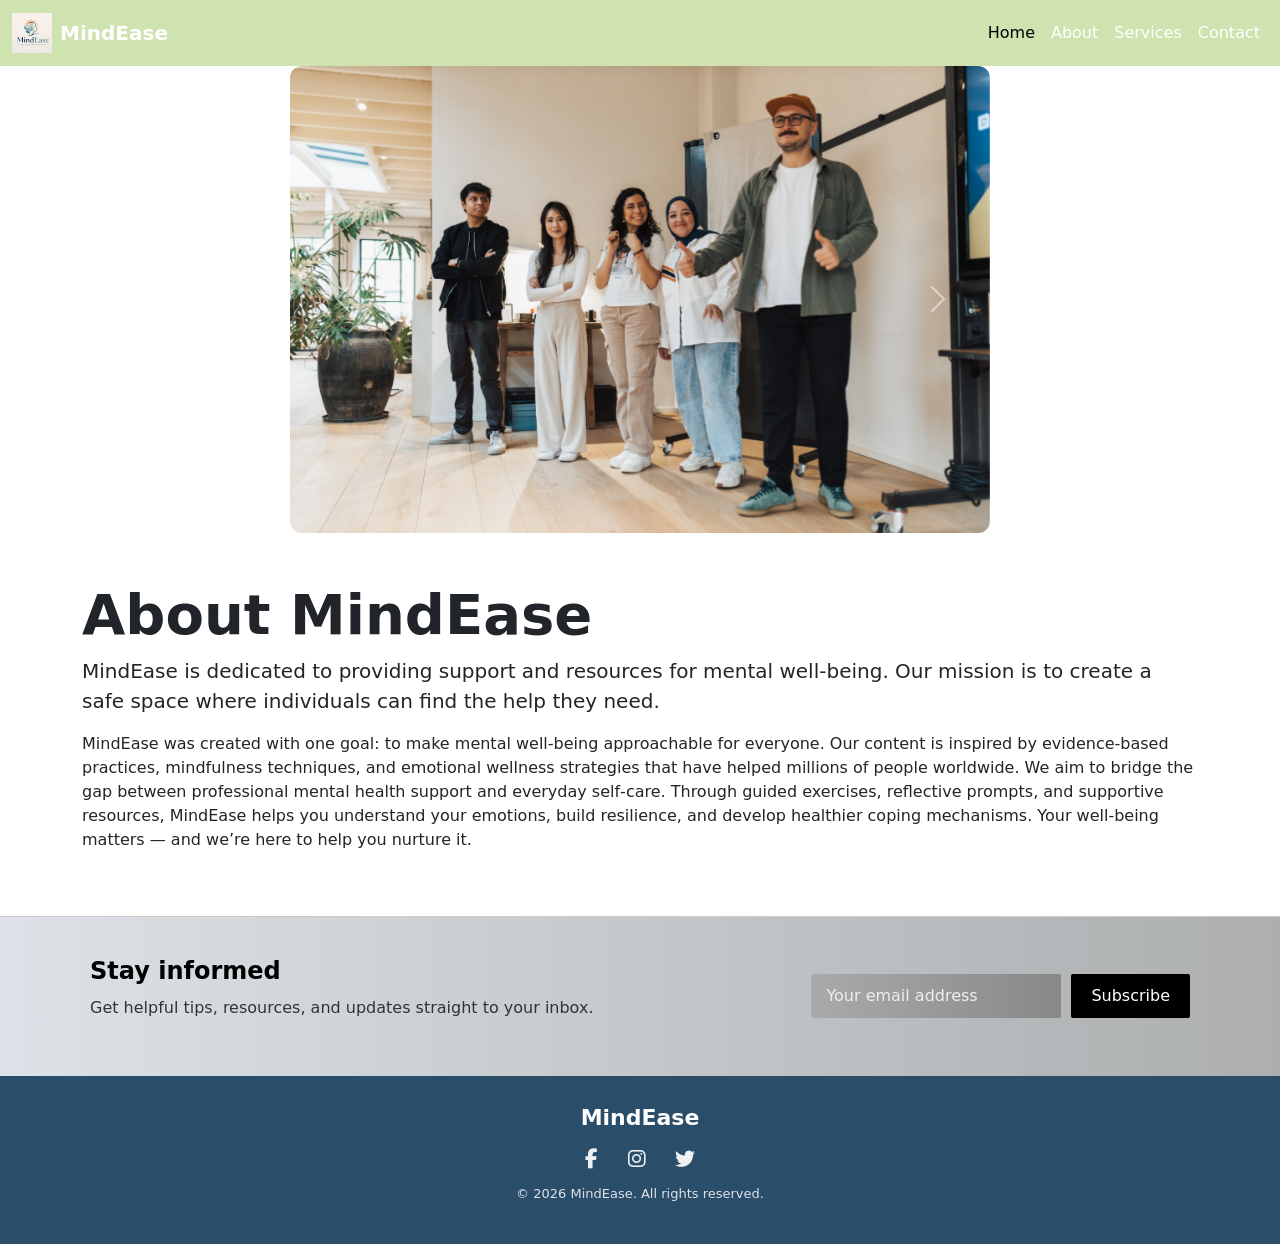
==== About.html @ e43b186d "Add about section with carousel" ====
<!DOCTYPE html>
<html lang="en">

<head>
    <meta charset="UTF-8">
    <meta name="viewport" content="width=device-width, initial-scale=1.0">

    <!-- Bootstrap -->
    <link href="https://cdn.jsdelivr.net/npm/bootstrap@5.3.8/dist/css/bootstrap.min.css" rel="stylesheet">

    <!-- Font Awesome -->
    <link rel="stylesheet" href="https://cdnjs.cloudflare.com/ajax/libs/font-awesome/6.5.0/css/all.min.css">

    <!-- Your CSS -->
    <link rel="stylesheet" href="assets/css/style.css">

    <title>Mind Ease</title>
</head>

<body>

    <!-- NAVBAR -->
    <nav class="navbar navbar-expand-lg custom-navbar">
        <div class="container-fluid">

            <a class="navbar-brand d-flex align-items-center" href="#">
                <img src="assets/images/logomind.png" alt="MindEase Logo" width="40" height="40" class="me-2">
                <strong>MindEase</strong>
            </a>

            <button class="navbar-toggler" type="button" data-bs-toggle="collapse" data-bs-target="#navbarNavAltMarkup">
                <span class="navbar-toggler-icon"></span>
            </button>

            <div class="collapse navbar-collapse" id="navbarNavAltMarkup">
                <div class="navbar-nav ms-auto">
                    <a class="nav-link active" href="index.html">Home</a>
                    <a class="nav-link" href="About.html">About</a>
                    <a class="nav-link" href="Services.html">Services</a>
                    <a class="nav-link" href="Contact.html">Contact</a>
                </div>
            </div>

        </div>
    </nav>

    <!-- CAROUSEL -->

    <div id="aboutCarousel" class="carousel slide" data-bs-ride="carousel">
        <div class="carousel-inner">

            <div class="carousel-item active">
                <img src="assets/images/car1.jpg" class="d-block w-100" alt="MindEase Image 1">
            </div>

            <div class="carousel-item">
                <img src="assets/images/car2.jpg" class="d-block w-100" alt="MindEase Image 2">
            </div>

            <div class="carousel-item">
                <img src="assets/images/car3.jpg" class="d-block w-100" alt="MindEase Image 3">
            </div>

        </div>
        <!-- ABOUT SECTION -->

        <button class="carousel-control-prev" type="button" data-bs-target="#aboutCarousel" data-bs-slide="prev">
            <span class="carousel-control-prev-icon"></span>
        </button>

        <button class="carousel-control-next" type="button" data-bs-target="#aboutCarousel" data-bs-slide="next">
            <span class="carousel-control-next-icon"></span>
        </button>
    </div>
    <section class="about-section py-5">
        <div class="container">
            <h1 class="display-4 fw-bold">About MindEase</h1>
            <p class="lead">MindEase is dedicated to providing support and resources for mental well-being. Our mission
                is to create a safe space where individuals can find the help they need.</p>
            <p>MindEase was created with one goal: to make mental well‑being approachable for everyone.
                Our content is inspired by evidence‑based practices, mindfulness techniques, and emotional wellness
                strategies that have helped millions of people worldwide.

                We aim to bridge the gap between professional mental health support and everyday self‑care. Through
                guided exercises, reflective prompts, and supportive resources, MindEase helps you understand your
                emotions, build resilience, and develop healthier coping mechanisms.

                Your well‑being matters — and we’re here to help you nurture it.</p>
        </div>



    </section>


    <!-- SUBSCRIBE SECTION -->
    <section class="subscribe-section">
        <div class="subscribe-container">
            <div class="subscribe-text">
                <h2><strong>Stay informed</strong></h2>
                <p>Get helpful tips, resources, and updates straight to your inbox.</p>
            </div>

            <form class="subscribe-form">
                <input type="email" placeholder="Your email address" required>
                <button type="submit">Subscribe</button>
            </form>
        </div>
    </section>


    <!-- FOOTER -->
    <footer class="footer">
        <p class="footer-title">MindEase</p>

        <div class="footer-social">
            <a href="https://www.facebook.com" class="social-link"><i class="fa-brands fa-facebook-f"></i></a>
            <a href="https://www.instagram.com" class="social-link"><i class="fa-brands fa-instagram"></i></a>
            <a href="https://www.twitter.com" class="social-link"><i class="fa-brands fa-twitter"></i></a>
        </div>

        <p class="footer-copy">© 2026 MindEase. All rights reserved.</p>
    </footer>


    <!-- Bootstrap JS -->
    <script src="https://cdn.jsdelivr.net/npm/bootstrap@5.3.8/dist/js/bootstrap.bundle.min.js"></script>

</body>

</html>
---- assets/css/style.css ----
.custom-navbar {
 background-color:rgb(207, 227, 177);
  backdrop-filter: blur(10px); /* your custom background */
}

.custom-navbar .nav-link {
  color: white; /* text color */
}

.custom-navbar .nav-link:hover {
  color: #f16507; /* hover color */
}

.custom-navbar .navbar-brand {
  color: white;
}
.hero-section h1,
.hero-section p {
  text-align: left;
}
.hero-section .col-md-6 {
  text-align: left;
}
.hero-section {
  background-image: url("../images/herob.jpg"); /* your soothing image */
  background-size: cover;
 background-position: top center; /* crops bottom */
  background-repeat: no-repeat;
  

  padding: 50px 0; /* spacing so content breathes */
  position: relative;
}
.services-section {
  padding: 0px 20px;
  text-align: center;
  background-color: #f7f9fc;
  ;
}
.services-container1{
padding-top:20;
padding-bottom:20;
  text-align: center;
  background-color: #f7f9fc;
  font-size: 50px;
}

.services-section h2 {
  font-size: 32px;
  margin-bottom: 10px;
  color: #2a4d69;
}

.services-subtitle {
  font-size: 18px;
  color: #4f6d7a;
  margin-bottom: 40px;
}

/* FLEXBOX CONTAINER */
.services-container {
  display: flex;
  justify-content: center;
  gap: 25px;
  flex-wrap: wrap; /* allows wrapping on small screens */
   display: flex;
  justify-content: space-around; /* equal spacing around each box */
  flex-wrap: wrap;
}

/* FLEXBOX ITEMS -Service Section*/
.service-box {
  width: 300px;
  background: white;
  padding: 20px;
  border-radius: 12px;
  box-shadow: 0px 4px 12px rgba(0,0,0,0.1);
  transition: 0.3s ease;
  display: flex;
  flex-direction: column; /* stack image + text */
  align-items: center;
  justify-content:space-evenly;
  margin-right:20px;
  margin-bottom:20px;
}

.service-box:hover {
  transform: translateY(-6px);
  box-shadow: 0px 6px 18px rgba(0,0,0,0.15);
}

.service-box img {
  width: 100%;
  height: 180px;
  object-fit: cover;
  border-radius: 10px;
  margin-bottom: 15px;
}

.service-box h3 {
  margin-bottom: 10px;
  color: #2a4d69;
}

.service-box p {
  color: #4f6d7a;
  font-size: 15px;
}
/*Subscribe */
.subscribe-section {
  background-color: #fff;
  padding: 40px 20px;
  border-top: 1px solid #ccc;
  
  background: linear-gradient(to right, #dce2e7, #acaeaf);
  

}

.subscribe-container {
  display: flex;
  justify-content: space-between;
  align-items: center;
  flex-wrap: wrap;
  max-width: 1100px;
  margin: 0 auto;
}

.subscribe-text {
  flex: 1;
  min-width: 250px;
}

.subscribe-text h2 {
  font-size: 24px;
  font-weight: 700;
  margin-bottom: 10px;
  color: #000;
}

.subscribe-text p {
  font-size: 16px;
  color: #333;
}

.subscribe-form {
  display: flex;
  gap: 10px;
  flex: 1;
  justify-content: flex-end;
  min-width: 250px;
}

.subscribe-form input {
  padding: 10px 15px;
  width: 250px;
  border: none;
  border-radius: 2px;
  background: linear-gradient(to right, #aaa, #888);
  color: #fff;
}

.subscribe-form input::placeholder {
  color: #eee;
}

.subscribe-form button {
  padding: 10px 20px;
  background-color: #000;
  color: #fff;
  border: none;
  border-radius: 2px;
  cursor: pointer;
  transition: 0.3s ease;
}

.subscribe-form button:hover {
  background-color: #333;
}
/* ------------------------------
   FOOTER STYLING*/
   .footer {
  background-color: #2a4d69;
  color: #fff;
  text-align: center;
  padding: 25px 20px;
}

.footer-title {
  font-size: 22px;
  font-weight: 700;
  margin-bottom: 10px;
}

.footer-social {
  margin-bottom: 10px;
}

.social-link {
  color: #eff0f1;
  margin: 0 12px;
  font-size: 20px;
  text-decoration: none;
  transition: 0.3s ease;
}

.social-link:hover {
  color: #fff;
}

.footer-copy {
  font-size: 13px;
  color: #dbe2ea;
}
/*Carousel*/
.carousel {
  position: relative;
  width: 100%;
  max-width: 700px;
  margin: 0 auto;
  overflow: hidden;
  border-radius: 12px;
}

.carousel-images {
  display: flex;
  transition: transform 0.5s ease-in-out;
}

.carousel-images img {
  width: 100%;
  flex-shrink: 0;
  border-radius: 12px;
}

.carousel-btn {
  position: absolute;
  top: 50%;
  transform: translateY(-50%);
  background: #2a4d69;
  color: #fff;
  border: none;
  padding: 10px 15px;
  cursor: pointer;
  border-radius: 50%;
}

.prev {
  left: 10px;
}

.next {
  right: 10px;
}



/* ------------------------------
   RESPONSIVE BREAKPOINTS
--------------------------------*/

/* TABLET VIEW (2 columns) */
@media (max-width: 900px) {
  .service-box {
    width: 45%; /* two boxes per row */
  }
}

/* MOBILE VIEW (1 column) */
@media (max-width: 600px) {
  .service-box {
    width: 100%; /* full width */
  }

  .service-box img {
    height: 160px; /* slightly smaller image */
  }
}
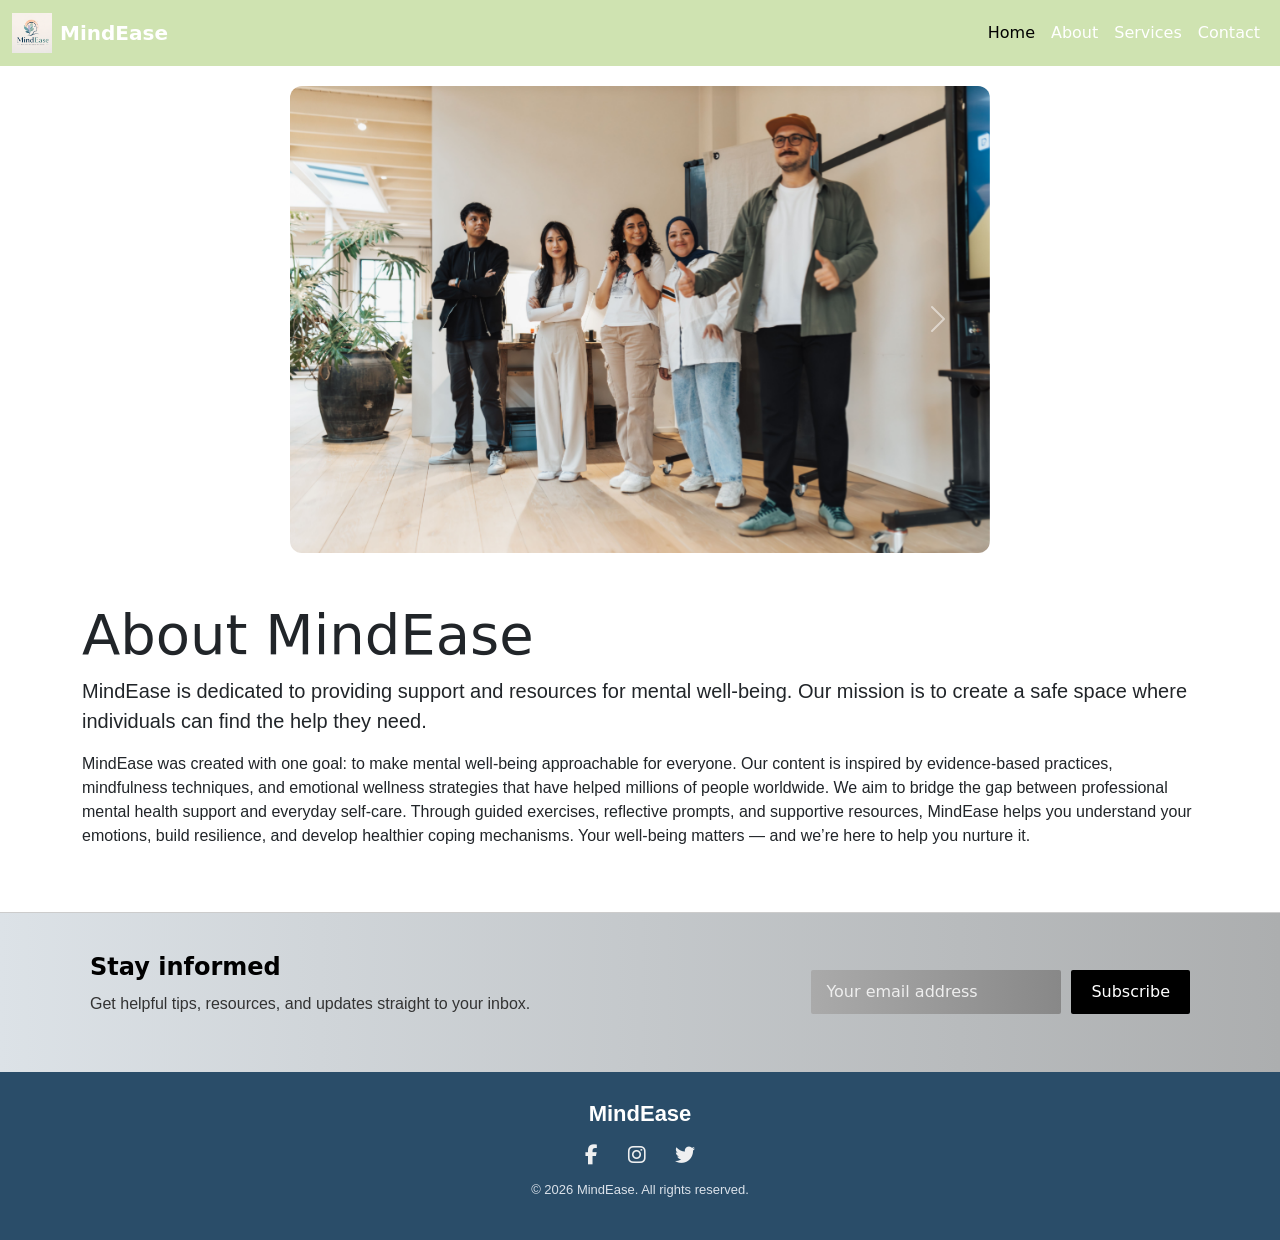
==== commit d0414089: "change font style and rectify carousel settings" ====
--- a/About.html
+++ b/About.html
@@ -74,7 +74,7 @@
     </div>
     <section class="about-section py-5">
         <div class="container">
-            <h1 class="display-4 fw-bold">About MindEase</h1>
+            <h1 class="display-4 ">About MindEase</h1>
             <p class="lead">MindEase is dedicated to providing support and resources for mental well-being. Our mission
                 is to create a safe space where individuals can find the help they need.</p>
             <p>MindEase was created with one goal: to make mental well‑being approachable for everyone.
--- a/assets/css/style.css
+++ b/assets/css/style.css
@@ -221,7 +221,12 @@
   margin: 0 auto;
   overflow: hidden;
   border-radius: 12px;
-}
+  margin-top: 20px;
+}
+p {
+  font-family: 'Poppins', sans-serif;
+}
+
 
 .carousel-images {
   display: flex;
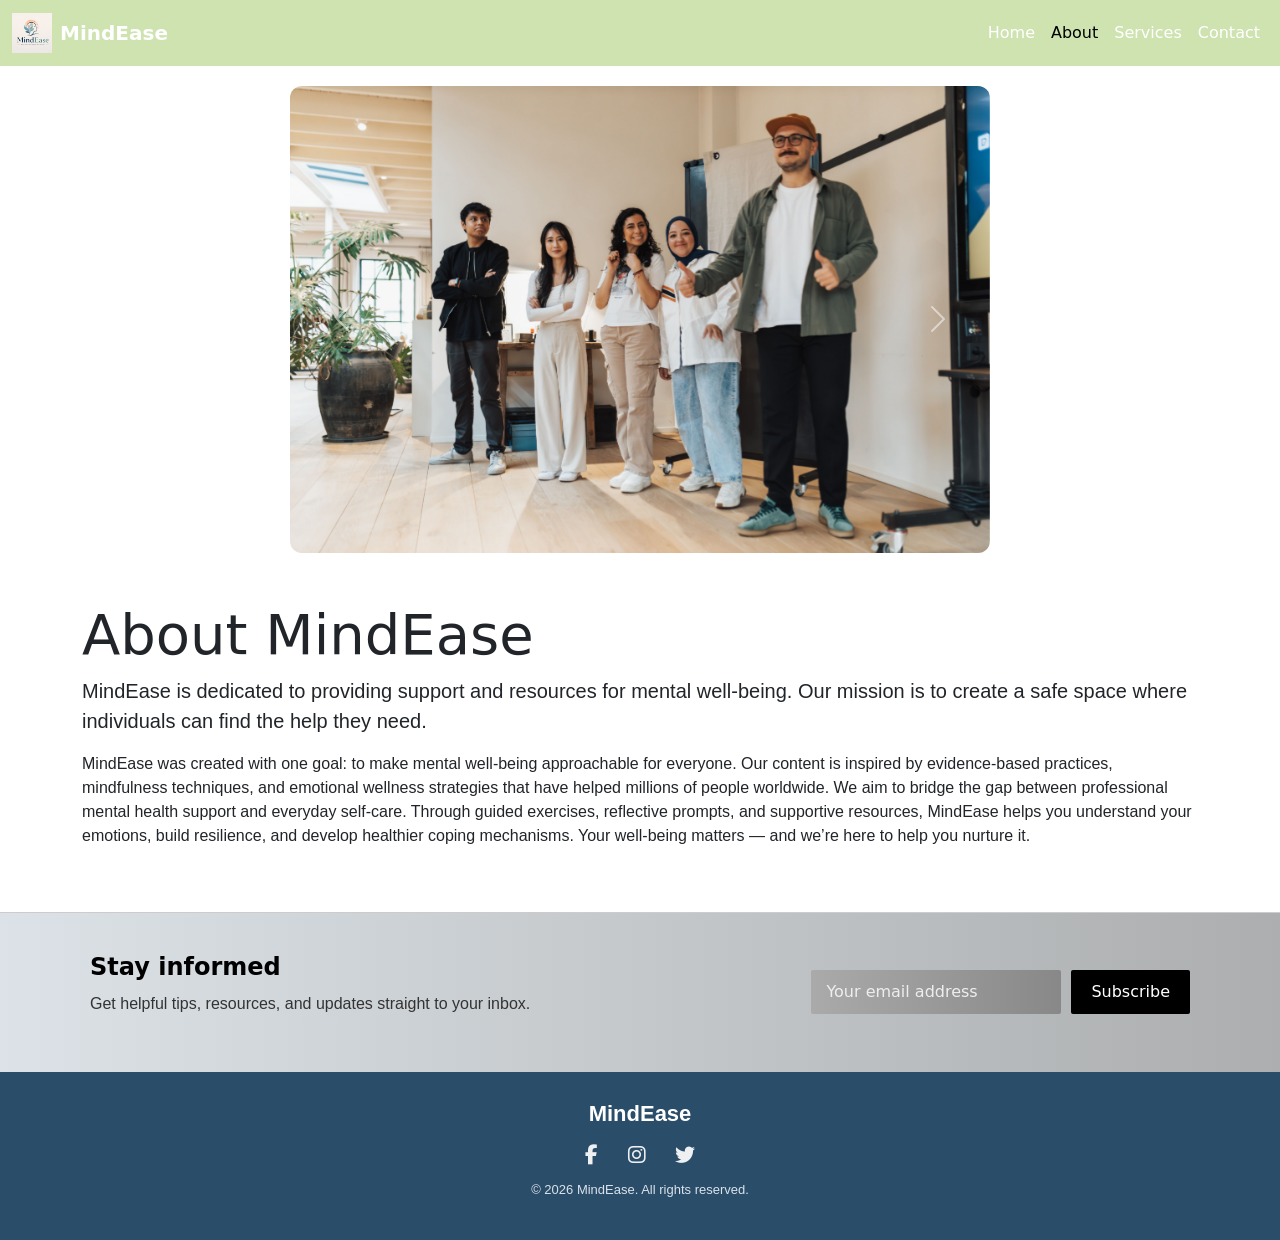
==== commit 3ca2b450: "Update navigation links and subscribe form actions for consistency across pages" ====
--- a/About.html
+++ b/About.html
@@ -23,7 +23,7 @@
     <nav class="navbar navbar-expand-lg custom-navbar">
         <div class="container-fluid">
 
-            <a class="navbar-brand d-flex align-items-center" href="#">
+            <a class="navbar-brand d-flex align-items-center" href="index.html">
                 <img src="assets/images/logomind.png" alt="MindEase Logo" width="40" height="40" class="me-2">
                 <strong>MindEase</strong>
             </a>
@@ -34,10 +34,10 @@
 
             <div class="collapse navbar-collapse" id="navbarNavAltMarkup">
                 <div class="navbar-nav ms-auto">
-                    <a class="nav-link active" href="index.html">Home</a>
-                    <a class="nav-link" href="About.html">About</a>
-                    <a class="nav-link" href="Services.html">Services</a>
-                    <a class="nav-link" href="Contact.html">Contact</a>
+                    <a class="nav-link" href="index.html">Home</a>
+                    <a class="nav-link active" href="About.html">About</a>
+                    <a class="nav-link" href="service.html">Services</a>
+                    <a class="nav-link" href="contact.html">Contact</a>
                 </div>
             </div>
 
@@ -101,7 +101,7 @@
                 <p>Get helpful tips, resources, and updates straight to your inbox.</p>
             </div>
 
-            <form class="subscribe-form">
+            <form class="subscribe-form" action="subscribe.html" method="GET">
                 <input type="email" placeholder="Your email address" required>
                 <button type="submit">Subscribe</button>
             </form>
--- a/assets/css/style.css
+++ b/assets/css/style.css
@@ -14,6 +14,25 @@
 
 .custom-navbar .navbar-brand {
   color: white;
+}
+
+.custom-navbar .navbar-toggler {
+  border-color: rgba(255, 255, 255, 0.75);
+}
+
+.custom-navbar .navbar-toggler:focus {
+  box-shadow: 0 0 0 0.15rem rgba(255, 255, 255, 0.3);
+}
+
+.custom-navbar .navbar-toggler-icon {
+  filter: brightness(0) invert(1);
+}
+
+.service-card img {
+  width: 100%;
+  height: 250px;
+  object-fit: cover;
+  border-radius: 8px 8px 0 0;
 }
 .hero-section h1,
 .hero-section p {
@@ -125,6 +144,7 @@
   flex-wrap: wrap;
   max-width: 1100px;
   margin: 0 auto;
+  gap: 20px;
 }
 
 .subscribe-text {
@@ -150,11 +170,13 @@
   flex: 1;
   justify-content: flex-end;
   min-width: 250px;
+  flex-wrap: wrap;
 }
 
 .subscribe-form input {
   padding: 10px 15px;
   width: 250px;
+  max-width: 100%;
   border: none;
   border-radius: 2px;
   background: linear-gradient(to right, #aaa, #888);
@@ -173,6 +195,11 @@
   border-radius: 2px;
   cursor: pointer;
   transition: 0.3s ease;
+}
+
+.subscribe-form a {
+  color: inherit;
+  text-decoration: none;
 }
 
 .subscribe-form button:hover {
@@ -281,4 +308,64 @@
   .service-box img {
     height: 160px; /* slightly smaller image */
   }
+
+  .service-card img {
+    height: 190px;
+  }
+
+  .subscribe-container {
+    flex-direction: column;
+    align-items: stretch;
+  }
+
+  .subscribe-form {
+    width: 100%;
+    justify-content: stretch;
+  }
+
+  .subscribe-form input,
+  .subscribe-form button {
+    width: 100%;
+  }
+
+  .footer {
+    padding: 20px 16px;
+  }
+}
+
+@media (min-width: 601px) and (max-width: 991.98px) {
+  .subscribe-container {
+    flex-direction: column;
+    align-items: stretch;
+  }
+
+  .subscribe-form {
+    width: 100%;
+    justify-content: flex-start;
+  }
+
+  .subscribe-form input {
+    flex: 1;
+    width: auto;
+  }
+}
+
+@media (min-width: 992px) {
+  .service-card img {
+    height: 250px;
+    object-fit: cover;
+  }
+}
+
+@media (max-width: 991.98px) {
+  .service-card img {
+    height: 220px;
+  }
+}
+
+
+@media (max-width: 575.98px) {
+  .service-card img {
+    height: 200px;
+  }
 }
